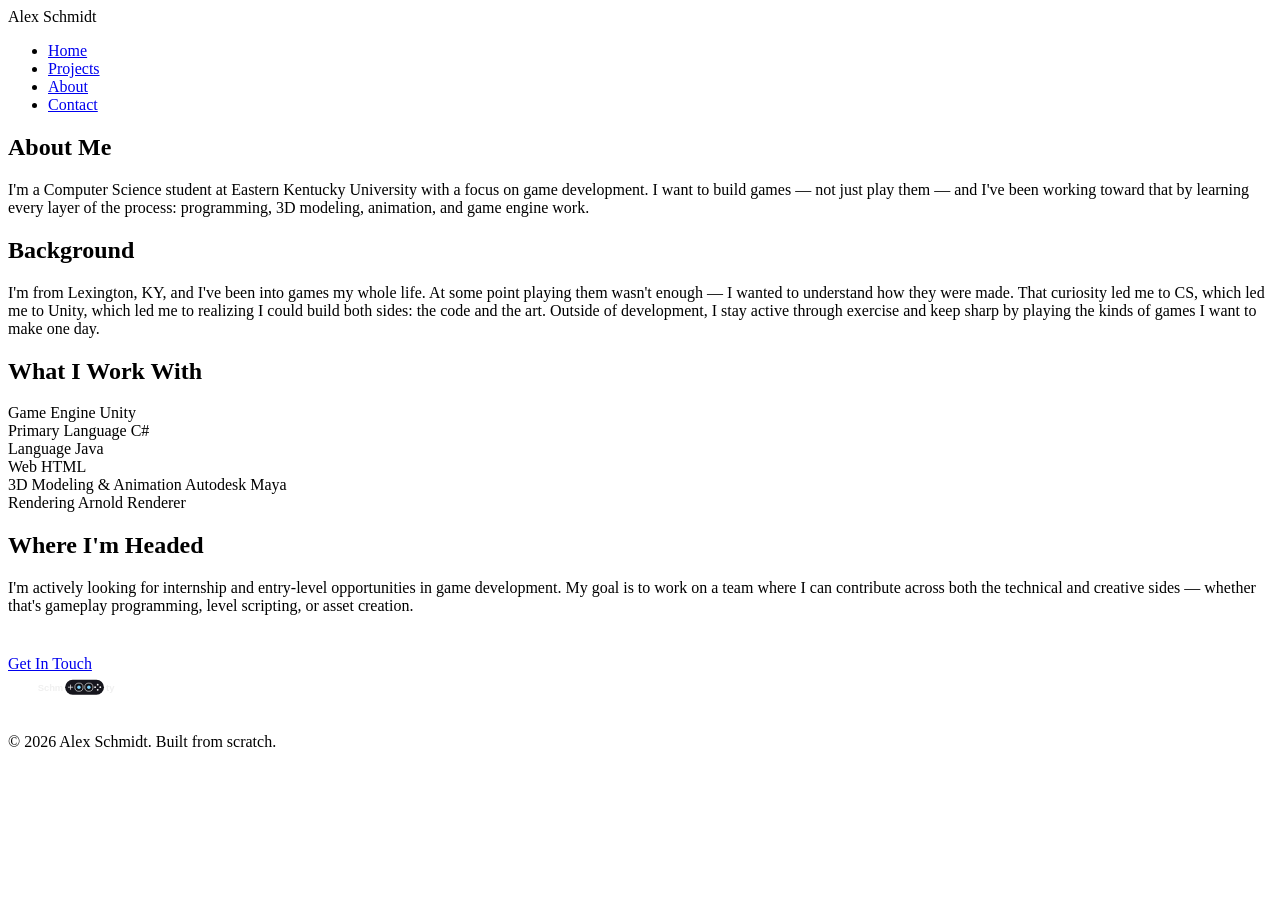
==== about.html @ a05e5e23 "Add files via upload" ====
﻿<!DOCTYPE html>
<html lang="en">
<head>
  <meta charset="UTF-8">
  <meta name="viewport" content="width=device-width, initial-scale=1.0">
  <title>About | Alex Schmidt</title>
  <link rel="stylesheet" href="style.css">
  <link rel="preconnect" href="https://fonts.googleapis.com">
  <link rel="preconnect" href="https://fonts.gstatic.com" crossorigin>
  <link href="https://fonts.googleapis.com/css2?family=Inter:wght@400;500;600;700&family=Space+Grotesk:wght@500;600;700&display=swap" rel="stylesheet">
  <link rel="icon" type="image/svg+xml" href="assets/favicon.svg">
  <link rel="alternate icon" type="image/png" sizes="32x32" href="assets/favicon-32.png">
  <link rel="apple-touch-icon" sizes="180x180" href="assets/favicon-180.png">
</head>
<body>

  <nav class="navbar">
    <div class="nav-name">Alex Schmidt</div>
    <ul class="nav-links">
      <li><a href="index.html">Home</a></li>
      <li><a href="projects.html">Projects</a></li>
      <li><a href="about.html">About</a></li>
      <li><a href="contact.html">Contact</a></li>
    </ul>
  </nav>

  <main class="about-wrapper">

    <section class="about-hero">
      <h1>About Me</h1>
      <p class="about-intro">
        I'm a Computer Science student at Eastern Kentucky University with a focus on game development.
        I want to build games — not just play them — and I've been working toward that by learning
        every layer of the process: programming, 3D modeling, animation, and game engine work.
      </p>
    </section>

    <section class="about-body">

      <div class="about-block">
        <h2>Background</h2>
        <p>
          I'm from Lexington, KY, and I've been into games my whole life. At some point playing them
          wasn't enough — I wanted to understand how they were made. That curiosity led me to CS,
          which led me to Unity, which led me to realizing I could build both sides: the code and the art.
          Outside of development, I stay active through exercise and keep sharp by playing the kinds of
          games I want to make one day.
        </p>
      </div>

      <div class="about-block">
        <h2>What I Work With</h2>
        <div class="skills-grid">
          <div class="skill-card">
            <span class="skill-label">Game Engine</span>
            <span class="skill-name">Unity</span>
          </div>
          <div class="skill-card">
            <span class="skill-label">Primary Language</span>
            <span class="skill-name">C#</span>
          </div>
          <div class="skill-card">
            <span class="skill-label">Language</span>
            <span class="skill-name">Java</span>
          </div>
          <div class="skill-card">
            <span class="skill-label">Web</span>
            <span class="skill-name">HTML</span>
          </div>
          <div class="skill-card">
            <span class="skill-label">3D Modeling & Animation</span>
            <span class="skill-name">Autodesk Maya</span>
          </div>
          <div class="skill-card">
            <span class="skill-label">Rendering</span>
            <span class="skill-name">Arnold Renderer</span>
          </div>
        </div>
      </div>

      <div class="about-block">
        <h2>Where I'm Headed</h2>
        <p>
          I'm actively looking for internship and entry-level opportunities in game development.
          My goal is to work on a team where I can contribute across both the technical and creative
          sides — whether that's gameplay programming, level scripting, or asset creation.
        </p>
        <a href="contact.html" class="cta-button" style="display:inline-block; margin-top: 1.5rem;">Get In Touch</a>
      </div>

    </section>

  </main>

  <footer>
    <img src="assets/logo-schm00ty.svg" alt="Schm00ty" style="height:28px; margin-bottom:0.75rem;">
    <p>&copy; 2026 Alex Schmidt. Built from scratch.</p>
  </footer>

</body>
</html>
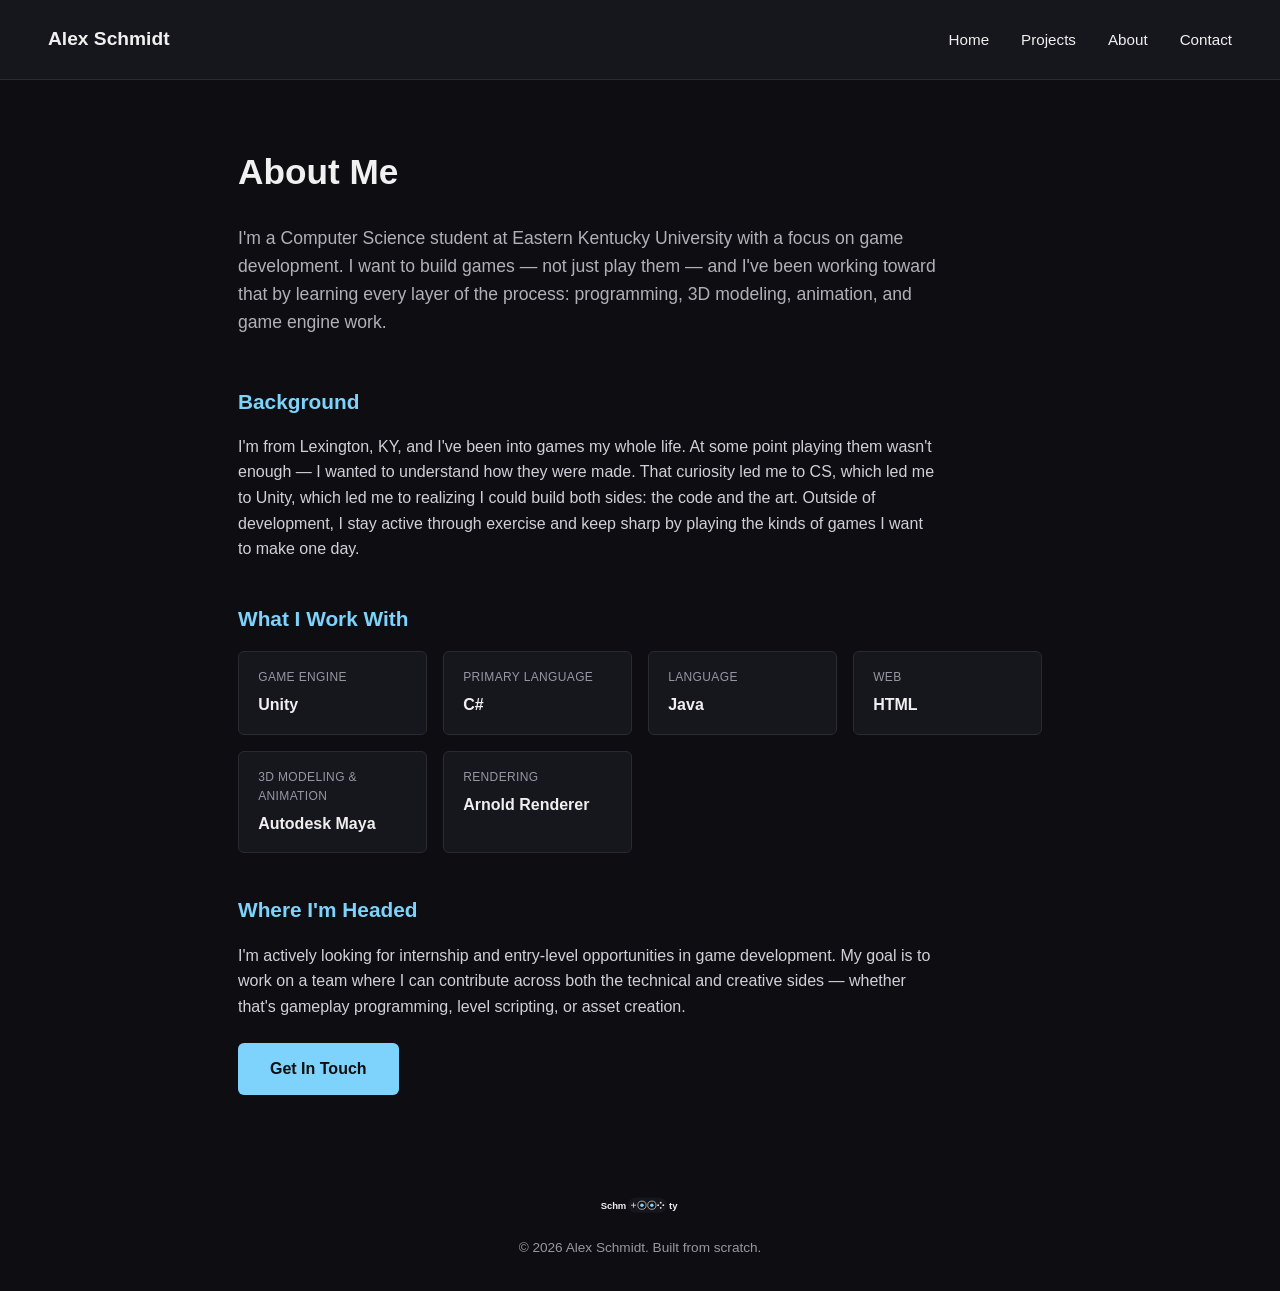
==== commit 57aec20a: "Fix HTML formatting and structure in about.html Signed-off-by: AlexSchmidt-hasch <haschmidtky@gmail." ====
--- a/about.html
+++ b/about.html
@@ -4,6 +4,9 @@
   <meta charset="UTF-8">
   <meta name="viewport" content="width=device-width, initial-scale=1.0">
   <title>About | Alex Schmidt</title>
+  <link rel="preconnect" href="https://fonts.googleapis.com">
+  <link rel="preconnect" href="https://fonts.gstatic.com" crossorigin>
+  <link href="https://fonts.googleapis.com/css2?family=Space+Grotesk:wght@500;700&family=Inter:wght@400;500;600&display=swap" rel="stylesheet">
   <link rel="stylesheet" href="style.css">
   <link rel="preconnect" href="https://fonts.googleapis.com">
   <link rel="preconnect" href="https://fonts.gstatic.com" crossorigin>
@@ -15,7 +18,7 @@
 <body>
 
   <nav class="navbar">
-    <div class="nav-name">Alex Schmidt</div>
+    <a href="index.html" class="nav-name">Alex Schmidt</a>
     <ul class="nav-links">
       <li><a href="index.html">Home</a></li>
       <li><a href="projects.html">Projects</a></li>
@@ -98,4 +101,4 @@
   </footer>
 
 </body>
-</html>+</html>
--- a/style.css
+++ b/style.css
@@ -0,0 +1,454 @@
+* {
+  margin: 0;
+  padding: 0;
+  box-sizing: border-box;
+}
+
+body {
+  font-family: 'Inter', 'Segoe UI', Arial, sans-serif;
+  background-color: #0e0e12;
+  color: #f0f0f0;
+  line-height: 1.6;
+}
+
+h1, h2, h3,
+.nav-name {
+  font-family: 'Space Grotesk', 'Segoe UI', Arial, sans-serif;
+}
+
+.navbar {
+  display: flex;
+  justify-content: space-between;
+  align-items: center;
+  padding: 1.5rem 3rem;
+  background-color: #16161d;
+  border-bottom: 1px solid #2a2a33;
+}
+
+.nav-name {
+  font-weight: bold;
+  font-size: 1.2rem;
+}
+
+.nav-links {
+  display: flex;
+  gap: 2rem;
+  list-style: none;
+}
+
+.nav-links a {
+  color: #f0f0f0;
+  text-decoration: none;
+  font-size: 0.95rem;
+}
+
+.nav-links a:hover {
+  color: #7dd3fc;
+}
+
+.hero {
+  display: flex;
+  align-items: center;
+  justify-content: space-between;
+  gap: 3rem;
+  text-align: left;
+  padding: 5rem 3rem;
+  max-width: 1100px;
+  margin: 0 auto;
+}
+
+.hero-text {
+  flex: 1 1 420px;
+}
+
+.hero h1 {
+  font-size: 2.5rem;
+  max-width: 700px;
+  margin: 0 0 1.5rem;
+}
+
+.hero .subtitle {
+  font-size: 1.1rem;
+  color: #b0b0b8;
+  max-width: 500px;
+  margin: 0 0 2rem;
+}
+
+.hero-media {
+  flex: 1 1 420px;
+  max-width: 480px;
+}
+
+.hero-media img {
+  width: 100%;
+  height: auto;
+  border-radius: 8px;
+  border: 1px solid #2a2a33;
+  display: block;
+}
+
+.hero-caption {
+  margin-top: 0.75rem;
+  font-size: 0.85rem;
+  color: #9797a1;
+  text-align: center;
+}
+
+@media (max-width: 800px) {
+  .hero {
+    flex-direction: column;
+    text-align: center;
+    padding: 3rem 1.5rem;
+  }
+
+  .hero-text,
+  .hero-media {
+    max-width: 100%;
+  }
+
+  .hero .subtitle {
+    margin: 0 auto 2rem;
+  }
+}
+
+.homepage-featured {
+  max-width: 1100px;
+  margin: 0 auto;
+  padding: 3rem;
+  text-align: center;
+}
+
+.homepage-featured h2 {
+  font-size: 1.4rem;
+  margin-bottom: 1.5rem;
+  color: #f0f0f0;
+}
+
+.featured-link {
+  display: block;
+  text-decoration: none;
+  color: #7dd3fc;
+  max-width: 500px;
+  margin: 0 auto;
+}
+
+.featured-link img {
+  width: 100%;
+  height: auto;
+  border-radius: 8px;
+  border: 1px solid #2a2a33;
+  display: block;
+  transition: border-color 0.2s ease;
+}
+
+.featured-link:hover img {
+  border-color: #7dd3fc;
+}
+
+.featured-link span {
+  display: inline-block;
+  margin-top: 0.75rem;
+  font-size: 0.95rem;
+}
+
+.cta-button {
+  display: inline-block;
+  background-color: #7dd3fc;
+  color: #0e0e12;
+  padding: 0.8rem 2rem;
+  border-radius: 6px;
+  text-decoration: none;
+  font-weight: bold;
+}
+
+.cta-button:hover {
+  background-color: #a0e0fc;
+}
+
+.cta-group {
+  display: flex;
+  gap: 1rem;
+  justify-content: center;
+  flex-wrap: wrap;
+}
+
+a.cta-secondary {
+  background: transparent !important;
+  border: 2px solid #7dd3fc !important;
+  color: #7dd3fc !important;
+}
+
+a.cta-secondary:hover {
+  background-color: #7dd3fc !important;
+  color: #0e0e12 !important;
+}
+
+.skills-strip {
+  display: flex;
+  justify-content: center;
+  gap: 2rem;
+  flex-wrap: wrap;
+  padding: 2rem;
+  border-top: 1px solid #2a2a33;
+  border-bottom: 1px solid #2a2a33;
+  color: #b0b0b8;
+  font-size: 0.9rem;
+}
+
+footer {
+  text-align: center;
+  padding: 2rem;
+  color: #9797a1;
+  font-size: 0.85rem;
+}
+/* About page */
+
+.about-wrapper {
+  max-width: 900px;
+  margin: 0 auto;
+  padding: 4rem 3rem;
+}
+
+.about-hero h1 {
+  font-size: 2.2rem;
+  margin-bottom: 1.5rem;
+}
+
+.about-intro {
+  font-size: 1.1rem;
+  color: #b0b0b8;
+  max-width: 700px;
+}
+
+.about-body {
+  margin-top: 3rem;
+  display: flex;
+  flex-direction: column;
+  gap: 2.5rem;
+}
+
+.about-block h2 {
+  font-size: 1.3rem;
+  margin-bottom: 1rem;
+  color: #7dd3fc;
+}
+
+.about-block p {
+  color: #d0d0d8;
+  max-width: 700px;
+}
+
+.skills-grid {
+  display: grid;
+  grid-template-columns: repeat(auto-fit, minmax(160px, 1fr));
+  gap: 1rem;
+}
+
+.skill-card {
+  background-color: #16161d;
+  border: 1px solid #2a2a33;
+  border-radius: 6px;
+  padding: 1rem 1.2rem;
+  display: flex;
+  flex-direction: column;
+  gap: 0.3rem;
+}
+
+.skill-label {
+  font-size: 0.75rem;
+  color: #9797a1;
+  text-transform: uppercase;
+  letter-spacing: 0.03em;
+}
+
+.skill-name {
+  font-size: 1rem;
+  font-weight: bold;
+}
+
+/* Contact page */
+
+.contact-wrapper {
+  max-width: 700px;
+  margin: 0 auto;
+  padding: 5rem 3rem;
+  text-align: center;
+}
+
+.contact-hero h1 {
+  font-size: 2.2rem;
+  margin-bottom: 1rem;
+}
+
+.contact-intro {
+  color: #b0b0b8;
+  font-size: 1.05rem;
+  max-width: 550px;
+  margin: 0 auto;
+}
+
+.contact-links {
+  margin-top: 3rem;
+  display: flex;
+  flex-direction: column;
+  gap: 1rem;
+}
+
+.contact-card {
+  display: flex;
+  align-items: center;
+  gap: 1rem;
+  background-color: #16161d;
+  border: 1px solid #2a2a33;
+  border-radius: 8px;
+  padding: 1.2rem 1.5rem;
+  text-decoration: none;
+  color: #f0f0f0;
+  text-align: left;
+  transition: border-color 0.2s ease;
+}
+
+.contact-card:hover {
+  border-color: #7dd3fc;
+}
+
+.contact-icon {
+  font-size: 1.4rem;
+  color: #7dd3fc;
+  width: 2rem;
+  text-align: center;
+}
+
+.contact-card div {
+  display: flex;
+  flex-direction: column;
+}
+
+.contact-type {
+  font-size: 0.8rem;
+  color: #9797a1;
+  text-transform: uppercase;
+  letter-spacing: 0.03em;
+}
+
+.contact-value {
+  font-size: 1rem;
+}
+
+/* Projects page */
+
+.projects-wrapper {
+  max-width: 1100px;
+  margin: 0 auto;
+  padding: 4rem 3rem;
+}
+
+.projects-hero h1 {
+  font-size: 2.2rem;
+  margin-bottom: 1rem;
+}
+
+.projects-intro {
+  color: #b0b0b8;
+  font-size: 1.05rem;
+  max-width: 650px;
+}
+
+.projects-grid {
+  margin-top: 3rem;
+  display: flex;
+  flex-direction: column;
+  gap: 3rem;
+}
+
+.project-card {
+  display: flex;
+  gap: 2rem;
+  background-color: #16161d;
+  border: 1px solid #2a2a33;
+  border-radius: 10px;
+  padding: 2rem;
+}
+
+.project-media {
+  flex: 1 1 340px;
+  max-width: 380px;
+}
+
+.project-media img {
+  width: 100%;
+  height: auto;
+  border-radius: 6px;
+  display: block;
+}
+
+.video-embed {
+  position: relative;
+  width: 100%;
+  aspect-ratio: 16 / 9;
+  border-radius: 6px;
+  overflow: hidden;
+}
+
+.video-embed iframe {
+  position: absolute;
+  top: 0;
+  left: 0;
+  width: 100%;
+  height: 100%;
+  border: 0;
+}
+
+.project-info {
+  flex: 1 1 340px;
+  display: flex;
+  flex-direction: column;
+  justify-content: center;
+}
+
+.project-tag {
+  font-size: 0.78rem;
+  color: #7dd3fc;
+  text-transform: uppercase;
+  letter-spacing: 0.04em;
+  margin-bottom: 0.6rem;
+}
+
+.project-info h2 {
+  font-size: 1.4rem;
+  margin-bottom: 0.8rem;
+}
+
+.project-info p {
+  color: #d0d0d8;
+}
+
+@media (max-width: 750px) {
+  .project-card {
+    flex-direction: column;
+  }
+
+  .about-wrapper,
+  .contact-wrapper,
+  .projects-wrapper {
+    padding: 3rem 1.5rem;
+  }
+}
+.nav-name {
+  color: #f0f0f0;
+  text-decoration: none;
+}
+
+@media (max-width: 700px) {
+  .navbar {
+    flex-direction: column;
+    gap: 1rem;
+    padding: 1.25rem 1.5rem;
+  }
+
+  .nav-links {
+    flex-wrap: wrap;
+    justify-content: center;
+    gap: 1rem 1.5rem;
+  }
+}
